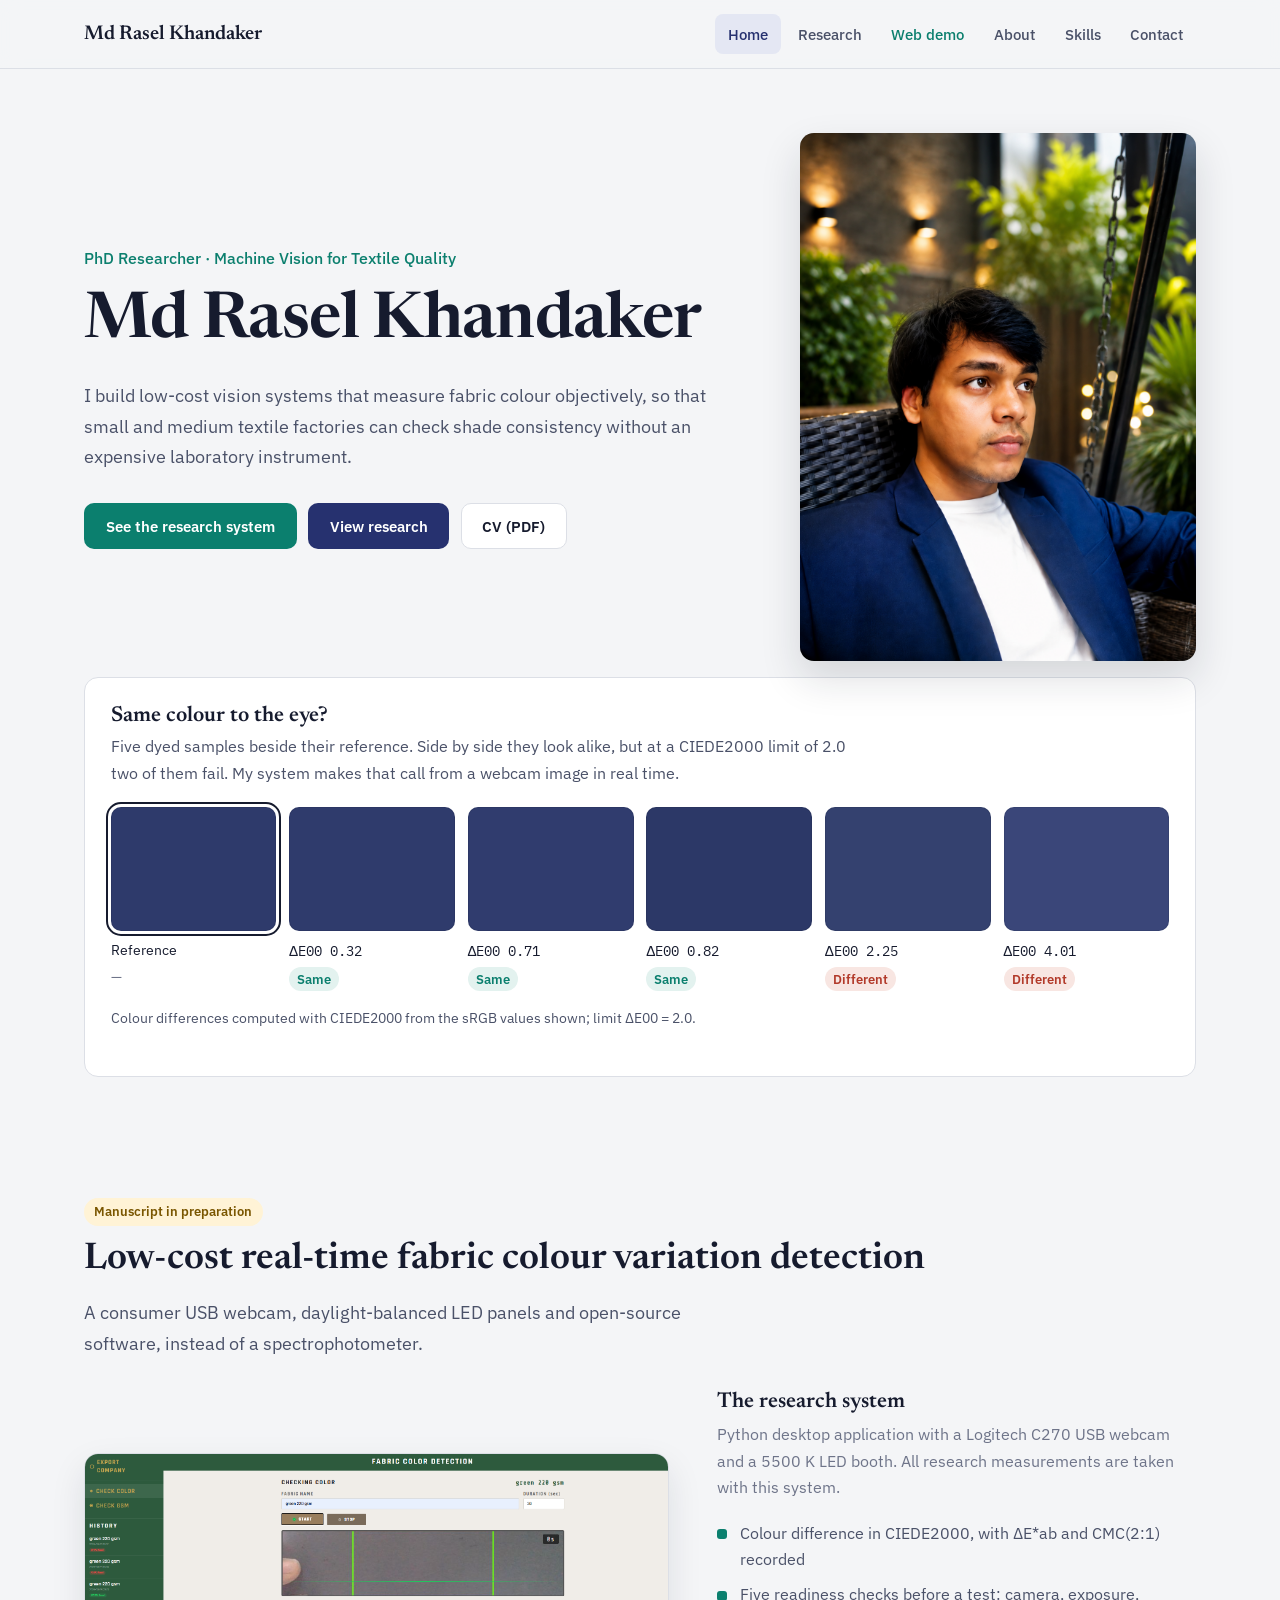
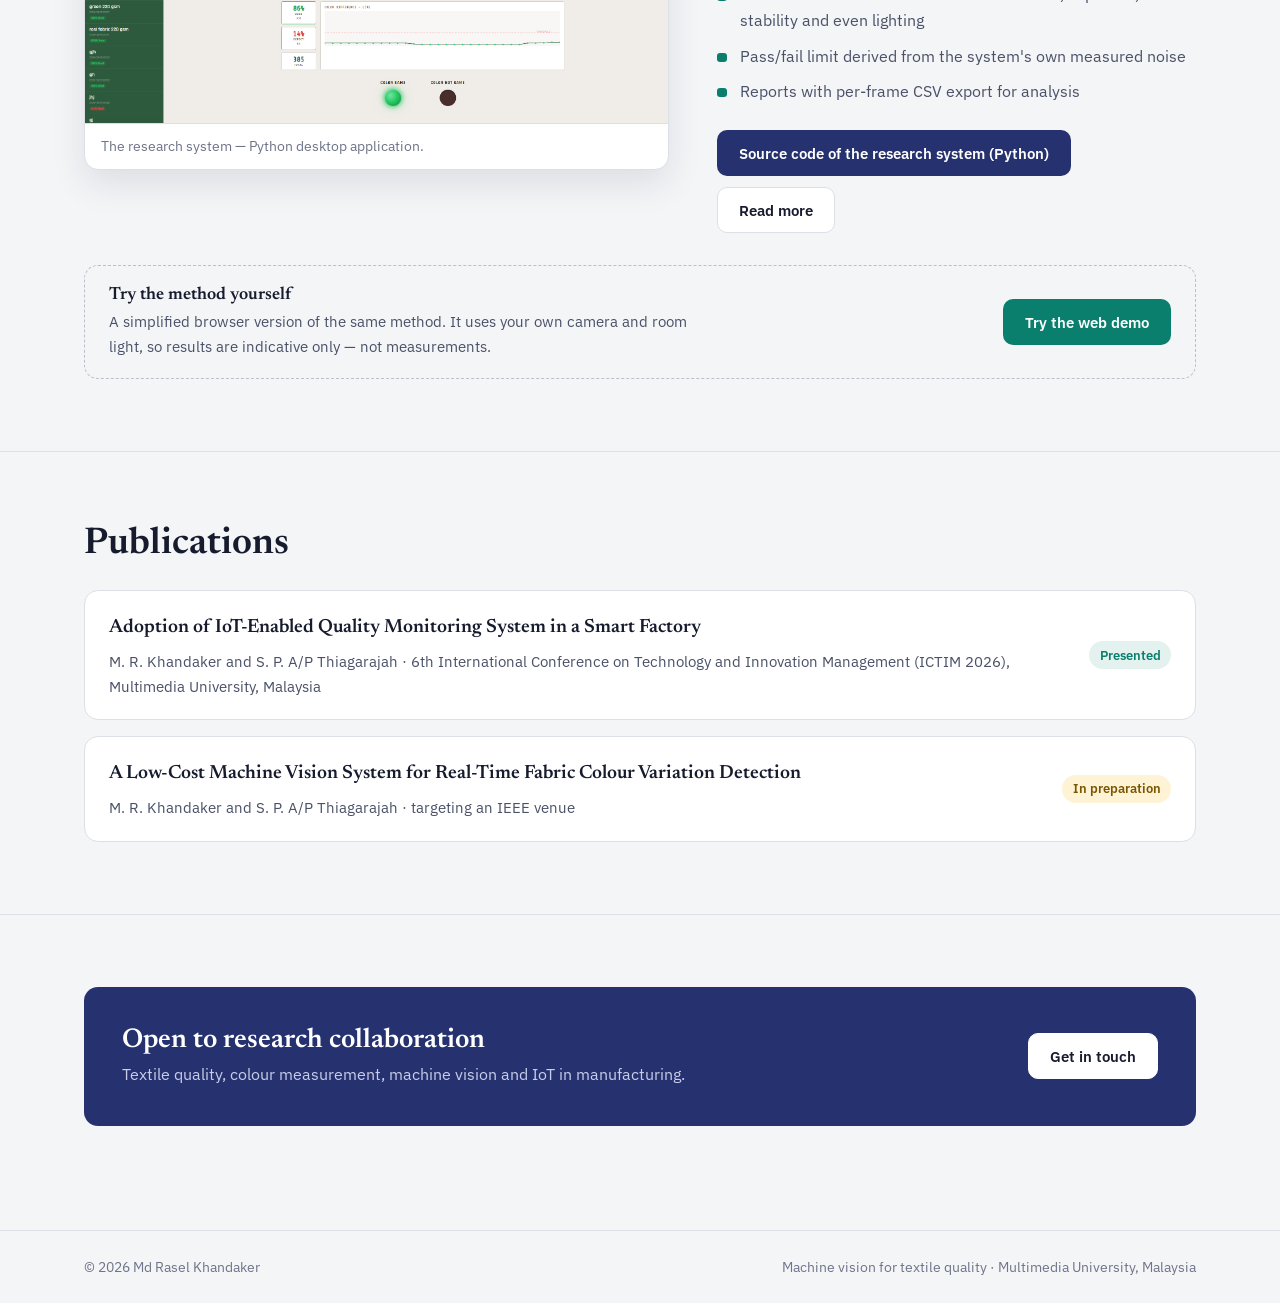
==== index.html @ 76e20171 "ok" ====
<!DOCTYPE html>
<html lang="en">
<head>
  <meta charset="UTF-8">
  <meta name="viewport" content="width=device-width, initial-scale=1.0">
  <title>Md Rasel Khandaker — Machine Vision for Textile Quality</title>
  <meta name="description" content="Md Rasel Khandaker, PhD researcher at Multimedia University, builds low-cost machine vision systems for fabric colour inspection.">
  <link rel="icon" type="image/png" href="favicon.png">
  <link rel="stylesheet" href="style.css">
</head>
<body>
<header class="nav">
  <div class="nav-inner">
    <a href="index.html" class="brand">Md Rasel Khandaker</a>
    <button class="menu-btn" aria-expanded="false" aria-controls="nav-links">Menu</button>
    <ul class="nav-links" id="nav-links"><li><a href="index.html" class="" aria-current="page">Home</a></li><li><a href="research.html" class="">Research</a></li><li><a href="demo.html" class="nav-demo">Web demo</a></li><li><a href="about.html" class="">About</a></li><li><a href="skills.html" class="">Skills</a></li><li><a href="contact.html" class="">Contact</a></li></ul>
  </div>
</header>
<main>

<section class="hero">
  <div class="wrap hero-grid">
    <div>
      <p class="hero-role">PhD Researcher · Machine Vision for Textile Quality</p>
      <h1>Md Rasel Khandaker</h1>
      <p class="lead">I build low-cost vision systems that measure fabric colour objectively, so that small and medium textile factories can check shade consistency without an expensive laboratory instrument.</p>
      <div class="btns">
        <a class="btn btn-teal" href="#system">See the research system</a>
        <a class="btn btn-primary" href="research.html">View research</a>
        <a class="btn btn-ghost" href="cvw.pdf" target="_blank" rel="noopener">CV (PDF)</a>
      </div>
    </div>
    <div class="portrait"><img src="rasel.jpg" alt="Portrait of Md Rasel Khandaker" width="780" height="1040"></div>
  </div>
  <div class="wrap">
    <div class="swatch-panel">
      <h2>Same colour to the eye?</h2>
      <p>Five dyed samples beside their reference. Side by side they look alike, but at a CIEDE2000 limit of 2.0 two of them fail. My system makes that call from a webcam image in real time.</p>
      <div class="swatches">
        <div class="swatch swatch-ref"><div class="swatch-chip" style="background:#2E3A6B" role="img" aria-label="Reference colour #2E3A6B"></div><div class="swatch-meta"><span>Reference</span><span class="muted">—</span></div></div>
        <div class="swatch"><div class="swatch-chip" style="background:#2F3B6C" role="img" aria-label="Sample 1 colour #2F3B6C"></div><div class="swatch-meta"><span class="de">ΔE00 0.32</span><span class="verdict pass">Same</span></div></div>
        <div class="swatch"><div class="swatch-chip" style="background:#303C6E" role="img" aria-label="Sample 2 colour #303C6E"></div><div class="swatch-meta"><span class="de">ΔE00 0.71</span><span class="verdict pass">Same</span></div></div>
        <div class="swatch"><div class="swatch-chip" style="background:#2C3867" role="img" aria-label="Sample 3 colour #2C3867"></div><div class="swatch-meta"><span class="de">ΔE00 0.82</span><span class="verdict pass">Same</span></div></div>
        <div class="swatch"><div class="swatch-chip" style="background:#34416F" role="img" aria-label="Sample 4 colour #34416F"></div><div class="swatch-meta"><span class="de">ΔE00 2.25</span><span class="verdict fail">Different</span></div></div>
        <div class="swatch"><div class="swatch-chip" style="background:#3A4679" role="img" aria-label="Sample 5 colour #3A4679"></div><div class="swatch-meta"><span class="de">ΔE00 4.01</span><span class="verdict fail">Different</span></div></div>
      </div>
      <p class="swatch-note">Colour differences computed with CIEDE2000 from the sRGB values shown; limit ΔE00 = 2.0.</p>
    </div>
  </div>
</section>

<section class="section" id="system">
  <div class="wrap">
    <span class="tag progress">Manuscript in preparation</span>
    <h2 style="margin-top:0.8rem">Low-cost real-time fabric colour variation detection</h2>
    <p class="lead" style="margin-bottom:2rem">A consumer USB webcam, daylight-balanced LED panels and open-source software, instead of a spectrophotometer.</p>
    <div class="feature">
      <figure class="shot video-slot">
        <img src="demo.png" alt="The research system: Python desktop application" loading="lazy">
        <figcaption>The research system — Python desktop application.</figcaption>
      </figure>
      <div>
        <h3>The research system</h3>
        <p class="muted">Python desktop application with a Logitech C270 USB webcam and a 5500 K LED booth. All research measurements are taken with this system.</p>
        <ul>
          <li>Colour difference in CIEDE2000, with ΔE*ab and CMC(2:1) recorded</li>
          <li>Five readiness checks before a test: camera, exposure, stability and even lighting</li>
          <li>Pass/fail limit derived from the system's own measured noise</li>
          <li>Reports with per-frame CSV export for analysis</li>
        </ul>
        <div class="btns">
          <a class="btn btn-primary" href="https://github.com/mdraselkhandaker20-png/fabric-color-detection-new" target="_blank" rel="noopener">Source code of the research system (Python)</a>
          <a class="btn btn-ghost" href="research.html#system">Read more</a>
        </div>
      </div>
    </div>
    <div class="try-box">
      <div>
        <h3>Try the method yourself</h3>
        <p>A simplified browser version of the same method. It uses your own camera and room light, so results are indicative only — not measurements.</p>
      </div>
      <a class="btn btn-teal" href="demo.html">Try the web demo</a>
    </div>
  </div>
</section>

<section class="section">
  <div class="wrap">
    <h2>Publications</h2>
    <ul class="pubs">
      <li class="pub">
        <span class="pub-title">Adoption of IoT-Enabled Quality Monitoring System in a Smart Factory</span>
        <span class="pub-venue">M. R. Khandaker and S. P. A/P Thiagarajah · 6th International Conference on Technology and Innovation Management (ICTIM 2026), Multimedia University, Malaysia</span>
        <span class="tag done">Presented</span>
      </li>
      <li class="pub">
        <span class="pub-title">A Low-Cost Machine Vision System for Real-Time Fabric Colour Variation Detection</span>
        <span class="pub-venue">M. R. Khandaker and S. P. A/P Thiagarajah · targeting an IEEE venue</span>
        <span class="tag progress">In preparation</span>
      </li>
    </ul>
  </div>
</section>

<section class="section">
  <div class="wrap">
    <div class="cta">
      <div>
        <h2>Open to research collaboration</h2>
        <p>Textile quality, colour measurement, machine vision and IoT in manufacturing.</p>
      </div>
      <a class="btn btn-ghost" href="contact.html">Get in touch</a>
    </div>
  </div>
</section>

</main>
<footer class="footer">
  <div class="wrap">
    <span>© <span id="year">2026</span> Md Rasel Khandaker</span>
    <span>Machine vision for textile quality · Multimedia University, Malaysia</span>
  </div>
</footer>
<script src="site.js"></script>
</body>
</html>
---- style.css ----
/* ─────────────────────────────────────────────────────────────
   researcher.mdraselkhandaker.com
   Palette follows colour-assessment practice: a neutral, light
   surround so that colours (fabric swatches, the demo) read true.
   ───────────────────────────────────────────────────────────── */
@import url('https://fonts.googleapis.com/css2?family=Newsreader:opsz,wght@6..72,500;6..72,600&family=IBM+Plex+Sans:wght@400;500;600&family=IBM+Plex+Mono:wght@500&display=swap');

:root {
  --paper:   #F4F5F7;   /* neutral light surround */
  --surface: #FFFFFF;
  --ink:     #161B2E;   /* body text */
  --ink-2:   #4A5168;   /* secondary text */
  --ink-3:   #6E7489;   /* captions */
  --line:    #DCDFE6;
  --indigo:  #26316F;   /* primary: indigo dye */
  --indigo-2:#34409A;
  --teal:    #0B7F6E;   /* pass / accent */
  --teal-bg: #E3F2EF;
  --madder:  #B23A2A;   /* fail */
  --madder-bg:#F8E6E2;
  --radius:  14px;
  --serif: 'Newsreader', Georgia, 'Times New Roman', serif;
  --sans:  'IBM Plex Sans', system-ui, -apple-system, 'Segoe UI', sans-serif;
  --mono:  'IBM Plex Mono', ui-monospace, Consolas, monospace;
}

* { margin: 0; padding: 0; box-sizing: border-box; }
html { scroll-behavior: smooth; }
body {
  font-family: var(--sans);
  font-size: 1rem;
  line-height: 1.65;
  color: var(--ink);
  background: var(--paper);
  -webkit-font-smoothing: antialiased;
}
img { max-width: 100%; display: block; }
a { color: var(--indigo); }
a:hover { color: var(--indigo-2); }
:focus-visible { outline: 3px solid var(--teal); outline-offset: 3px; border-radius: 4px; }

/* ─── Navigation ─── */
.nav {
  position: sticky; top: 0; z-index: 50;
  background: rgba(244, 245, 247, 0.92);
  backdrop-filter: blur(10px);
  border-bottom: 1px solid var(--line);
}
.nav-inner {
  max-width: 1160px; margin: 0 auto;
  display: flex; align-items: center; justify-content: space-between;
  padding: 0.9rem 1.5rem;
}
.brand {
  font-family: var(--serif); font-weight: 600; font-size: 1.25rem;
  color: var(--ink); text-decoration: none;
}
.brand:hover { color: var(--indigo); }
.nav-links { display: flex; gap: 0.25rem; list-style: none; }
.nav-links a {
  display: block; padding: 0.45rem 0.8rem; border-radius: 8px;
  color: var(--ink-2); text-decoration: none; font-size: 0.95rem; font-weight: 500;
}
.nav-links a:hover { color: var(--ink); background: #E8EAEF; }
.nav-links a[aria-current="page"] { color: var(--indigo); background: #E4E7F3; }
.nav-links a.nav-demo { color: var(--teal); }
.menu-btn {
  display: none; background: none; border: 1px solid var(--line); border-radius: 8px;
  padding: 0.4rem 0.7rem; font: 500 0.9rem var(--sans); color: var(--ink); cursor: pointer;
}

/* ─── Layout ─── */
.wrap { max-width: 1160px; margin: 0 auto; padding: 0 1.5rem; }
.section { padding: 4.5rem 0; }
.section + .section { border-top: 1px solid var(--line); }
h1, h2, h3 { font-family: var(--serif); font-weight: 600; line-height: 1.15; color: var(--ink); }
h1 { font-size: clamp(2.5rem, 5.5vw, 4rem); letter-spacing: -0.01em; }
h2 { font-size: clamp(1.7rem, 3vw, 2.3rem); margin-bottom: 1rem; }
h3 { font-size: 1.3rem; margin-bottom: 0.5rem; }
.lead { font-size: 1.15rem; color: var(--ink-2); max-width: 36em; }
.muted { color: var(--ink-3); }
.prose p { max-width: 42em; margin-bottom: 1.1rem; color: var(--ink-2); }
.page-head { padding: 3.5rem 0 1rem; }
.page-head .lead { margin-top: 0.8rem; }

/* ─── Buttons ─── */
.btns { display: flex; flex-wrap: wrap; gap: 0.7rem; }
.btn {
  display: inline-flex; align-items: center; gap: 0.5rem;
  padding: 0.75rem 1.3rem; border-radius: 10px;
  font: 600 0.95rem var(--sans); text-decoration: none; cursor: pointer;
  border: 1px solid transparent; transition: background 0.15s, border-color 0.15s, color 0.15s;
}
.btn-primary { background: var(--indigo); color: #fff; }
.btn-primary:hover { background: var(--indigo-2); color: #fff; }
.btn-teal { background: var(--teal); color: #fff; }
.btn-teal:hover { background: #09705F; color: #fff; }
.btn-ghost { background: var(--surface); color: var(--ink); border-color: var(--line); }
.btn-ghost:hover { border-color: var(--indigo); color: var(--indigo); }
.btn:disabled { opacity: 0.45; cursor: not-allowed; }

/* ─── Hero ─── */
.hero { padding: 4rem 0 3rem; }
.hero-grid { display: grid; grid-template-columns: 1.25fr 0.75fr; gap: 3.5rem; align-items: center; }
.hero-role { font-weight: 500; color: var(--teal); margin-bottom: 0.9rem; }
.hero h1 { margin-bottom: 1.3rem; }
.hero .lead { margin-bottom: 2rem; }
.portrait {
  border-radius: var(--radius); overflow: hidden; aspect-ratio: 3 / 4;
  background: #D9DCE3; box-shadow: 0 18px 40px rgba(22, 27, 46, 0.14);
}
.portrait img { width: 100%; height: 100%; object-fit: cover; }

/* ─── Signature: swatch strip ─── */
.swatch-panel {
  background: var(--surface); border: 1px solid var(--line); border-radius: var(--radius);
  padding: 1.6rem; margin-top: 1rem;
}
.swatch-panel h2 { font-size: 1.35rem; margin-bottom: 0.3rem; }
.swatch-panel > p { color: var(--ink-2); margin-bottom: 1.3rem; max-width: 46em; }
.swatches { display: grid; grid-template-columns: repeat(6, minmax(0, 1fr)); gap: 0.8rem; }
.swatch { display: flex; flex-direction: column; gap: 0.45rem; }
.swatch-chip { aspect-ratio: 4 / 3; border-radius: 10px; border: 1px solid rgba(0, 0, 0, 0.08); }
.swatch-ref .swatch-chip { outline: 2px solid var(--ink); outline-offset: 3px; }
.swatch-meta { display: flex; flex-direction: column; align-items: flex-start; gap: 0.3rem; font-size: 0.85rem; }
.swatch-meta .de { font-family: var(--mono); font-size: 0.9rem; color: var(--ink); }
.verdict { font-size: 0.8rem; font-weight: 600; padding: 0.1rem 0.5rem; border-radius: 999px; }
.verdict.pass { color: var(--teal); background: var(--teal-bg); }
.verdict.fail { color: var(--madder); background: var(--madder-bg); }
.swatch-note { margin-top: 1rem; font-size: 0.85rem; color: var(--ink-3); }

/* ─── Feature (project) block ─── */
.feature { display: grid; grid-template-columns: 1.1fr 0.9fr; gap: 3rem; align-items: center; }
.shot {
  border-radius: var(--radius); overflow: hidden; border: 1px solid var(--line);
  background: var(--surface); box-shadow: 0 14px 34px rgba(22, 27, 46, 0.10);
}
.shot figcaption { font-size: 0.85rem; color: var(--ink-3); padding: 0.7rem 1rem; border-top: 1px solid var(--line); }
.feature ul { list-style: none; margin: 1.2rem 0 1.6rem; display: grid; gap: 0.55rem; }
.feature li { padding-left: 1.4rem; position: relative; color: var(--ink-2); }
.feature li::before {
  content: ''; position: absolute; left: 0; top: 0.62em; width: 0.6rem; height: 0.6rem;
  border-radius: 3px; background: var(--teal);
}

/* ─── Status tags ─── */
.tag {
  display: inline-block; font-size: 0.82rem; font-weight: 600; padding: 0.2rem 0.65rem;
  border-radius: 999px; background: #E4E7F3; color: var(--indigo);
}
.tag.done { background: var(--teal-bg); color: var(--teal); }
.tag.progress { background: #FFF3D6; color: #7A5600; }

/* ─── Publications list ─── */
.pubs { list-style: none; display: grid; gap: 1rem; margin-top: 1.5rem; }
.pub {
  background: var(--surface); border: 1px solid var(--line); border-radius: var(--radius);
  padding: 1.3rem 1.5rem; display: grid; grid-template-columns: 1fr auto; gap: 0.3rem 1.5rem; align-items: start;
}
.pub-title { font-family: var(--serif); font-size: 1.2rem; font-weight: 600; color: var(--ink); }
.pub-venue { color: var(--ink-2); font-size: 0.95rem; }
.pub .tag { grid-row: 1 / span 2; grid-column: 2; align-self: center; }

/* ─── Cards (research page, skills) ─── */
.card {
  background: var(--surface); border: 1px solid var(--line); border-radius: var(--radius);
  padding: 1.8rem;
}
.card + .card { margin-top: 1.5rem; }
.card-head { display: flex; justify-content: space-between; align-items: flex-start; gap: 1rem; flex-wrap: wrap; margin-bottom: 0.8rem; }
.facts { display: grid; grid-template-columns: max-content 1fr; gap: 0.35rem 1.2rem; margin: 0.6rem 0 1.2rem; font-size: 0.95rem; }
.facts dt { color: var(--ink-3); }
.facts dd { color: var(--ink); }
.two-col { display: grid; grid-template-columns: 1fr 1fr; gap: 1.5rem; }
.edu { display: grid; grid-template-columns: repeat(auto-fit, minmax(260px, 1fr)); gap: 1.5rem; margin-top: 1.5rem; }
.edu .card { margin: 0; }
.edu .card p { color: var(--ink-2); }

.skills { display: grid; grid-template-columns: repeat(auto-fit, minmax(240px, 1fr)); gap: 1.5rem; margin-top: 1.5rem; }
.skills .card { margin: 0; }
.skills h3 { font-size: 1.15rem; margin-bottom: 0.9rem; }
.chips { display: flex; flex-wrap: wrap; gap: 0.5rem; list-style: none; }
.chips li { font-size: 0.9rem; padding: 0.3rem 0.7rem; border-radius: 8px; background: var(--paper); border: 1px solid var(--line); color: var(--ink-2); }

/* ─── About ─── */
.about-grid { display: grid; grid-template-columns: 0.7fr 1.3fr; gap: 3rem; align-items: start; }
.about-side { position: sticky; top: 90px; }
.about-side .portrait { aspect-ratio: 1 / 1; margin-bottom: 1.3rem; }
.about-side .facts { grid-template-columns: 1fr; gap: 0.1rem; }
.about-side .facts dd { margin-bottom: 0.7rem; }

/* ─── Contact ─── */
.contact-grid { display: grid; grid-template-columns: 0.9fr 1.1fr; gap: 3rem; align-items: start; }
.links { list-style: none; display: grid; gap: 0.6rem; margin-top: 1.4rem; }
.links a {
  display: flex; justify-content: space-between; align-items: center; gap: 1rem;
  background: var(--surface); border: 1px solid var(--line); border-radius: 10px;
  padding: 0.85rem 1.1rem; text-decoration: none; color: var(--ink);
}
.links a:hover { border-color: var(--indigo); }
.links span { color: var(--ink-3); font-size: 0.9rem; }
.form { display: grid; gap: 0.9rem; }
.form label { font-size: 0.9rem; font-weight: 500; color: var(--ink-2); display: grid; gap: 0.35rem; }
.form input, .form textarea {
  font: 400 1rem var(--sans); color: var(--ink); background: var(--surface);
  border: 1px solid var(--line); border-radius: 10px; padding: 0.75rem 0.9rem; resize: vertical;
}
.form input:focus, .form textarea:focus { outline: none; border-color: var(--indigo); box-shadow: 0 0 0 3px #E4E7F3; }

.cta { background: var(--indigo); color: #fff; border-radius: var(--radius); padding: 2.4rem; display: flex; justify-content: space-between; align-items: center; gap: 1.5rem; flex-wrap: wrap; }
.cta h2 { color: #fff; margin: 0 0 0.3rem; font-size: 1.7rem; }
.cta p { color: #C9CEE8; }
.cta .btn-ghost { background: #fff; border-color: #fff; }

/* ─── Footer ─── */
.footer { border-top: 1px solid var(--line); margin-top: 2rem; }
.footer .wrap { display: flex; justify-content: space-between; flex-wrap: wrap; gap: 0.5rem; padding-top: 1.5rem; padding-bottom: 1.5rem; font-size: 0.9rem; color: var(--ink-3); }

/* ─── Responsive ─── */
@media (max-width: 900px) {
  .hero-grid, .feature, .about-grid, .contact-grid, .two-col { grid-template-columns: 1fr; }
  .hero-grid .portrait { max-width: 360px; }
  .about-side { position: static; }
  .about-side .portrait { max-width: 280px; }
  .swatches { grid-template-columns: repeat(3, minmax(0, 1fr)); }
  .section { padding: 3.2rem 0; }
}
@media (max-width: 760px) {
  .menu-btn { display: block; }
  .nav-links {
    display: none; position: absolute; top: 100%; left: 0; right: 0; flex-direction: column;
    background: var(--paper); border-bottom: 1px solid var(--line); padding: 0.5rem 1rem 1rem;
  }
  .nav-links.open { display: flex; }
  .pub { grid-template-columns: 1fr; }
  .pub .tag { grid-row: auto; grid-column: auto; justify-self: start; }
}
@media (prefers-reduced-motion: reduce) { html { scroll-behavior: auto; } }

/* ─── Live demo ─── */
.steps { list-style: none; counter-reset: s; display: grid; grid-template-columns: repeat(3, 1fr); gap: 0.8rem; margin-bottom: 1.5rem; }
.steps li { counter-increment: s; background: var(--surface); border: 1px solid var(--line); border-radius: 12px; padding: 0.9rem 1rem 0.9rem 3rem; position: relative; color: var(--ink-2); font-size: 0.95rem; }
.steps li::before { content: counter(s); position: absolute; left: 1rem; top: 0.9rem; width: 1.5rem; height: 1.5rem; border-radius: 50%; background: var(--indigo); color: #fff; font-weight: 600; font-size: 0.85rem; display: grid; place-items: center; }
.demo-grid { display: grid; grid-template-columns: 1.35fr 0.65fr; gap: 1.5rem; align-items: start; }
.stage { position: relative; background: #1B1F2B; border-radius: var(--radius); overflow: hidden; aspect-ratio: 4 / 3; }
.stage video { display: none; }
.stage canvas { width: 100%; height: 100%; object-fit: contain; display: none; }
.stage.live canvas { display: block; }
.stage-empty { position: absolute; inset: 0; display: grid; place-items: center; color: #8C93A8; font-size: 1rem; }
.stage.live .stage-empty { display: none; }
.timer { position: absolute; top: 12px; right: 12px; font: 500 1.1rem var(--mono); color: #fff; background: rgba(0,0,0,0.55); padding: 0.2rem 0.6rem; border-radius: 8px; }
.timer:empty { display: none; }
.panel { background: var(--surface); border: 1px solid var(--line); border-radius: var(--radius); padding: 1.3rem; display: grid; gap: 1rem; }
.panel h3 { font-size: 1.1rem; margin: 0; }
.panel-row { display: flex; justify-content: space-between; align-items: center; gap: 0.5rem; }
.demo-fields { display: grid; grid-template-columns: 1fr 1fr; gap: 0.7rem; }
.demo-fields label { display: grid; gap: 0.3rem; font-size: 0.85rem; color: var(--ink-2); font-weight: 500; }
.demo-fields select, .demo-fields input[type=number] { font: 400 0.95rem var(--sans); padding: 0.5rem 0.6rem; border: 1px solid var(--line); border-radius: 8px; background: var(--surface); color: var(--ink); }
.demo-fields .check { grid-column: 1 / -1; display: flex; align-items: center; gap: 0.5rem; }
.demo-msg { font-size: 0.9rem; color: var(--ink-2); min-height: 1.4em; }
.demo-msg.err { color: var(--madder); }
.badge { font-size: 0.8rem; font-weight: 600; padding: 0.2rem 0.6rem; border-radius: 999px; background: #E8EAEF; color: var(--ink-2); }
.badge.ok { background: var(--teal-bg); color: var(--teal); }
.badge.warn { background: #FFF3D6; color: #7A5600; }
.badge.bad { background: var(--madder-bg); color: var(--madder); }
.checks { list-style: none; display: grid; gap: 0.35rem; }
.checks li { display: grid; grid-template-columns: auto 1fr auto; align-items: center; gap: 0.6rem; font-size: 0.9rem; padding: 0.4rem 0.6rem; border-radius: 8px; background: var(--paper); }
.checks .dot { width: 10px; height: 10px; border-radius: 50%; }
.checks .ok .dot { background: var(--teal); }
.checks .bad .dot { background: var(--madder); }
.checks .val { font-family: var(--mono); font-size: 0.8rem; color: var(--ink-3); }
.readout { display: grid; gap: 0.6rem; border-top: 1px solid var(--line); padding-top: 1rem; }
.readout > div { display: flex; align-items: center; gap: 0.7rem; font-size: 0.9rem; }
.readout strong { display: block; font-weight: 600; }
.readout span { color: var(--ink-3); font-family: var(--mono); font-size: 0.82rem; }
.chip { width: 38px; height: 38px; border-radius: 8px; border: 1px solid var(--line); flex-shrink: 0; background-image: repeating-linear-gradient(45deg, transparent 0 6px, #EEF0F4 6px 12px); }
.de-now { justify-content: space-between; background: var(--paper); border-radius: 8px; padding: 0.6rem 0.8rem; }
.de-now span { font-size: 1.3rem !important; color: var(--ink) !important; }
.graph-card { margin-top: 1.5rem; }
.graph-card h3 { font-size: 1.1rem; }
#graph { width: 100%; height: 220px; display: block; background: var(--paper); border-radius: 10px; }
.result { margin-top: 1.5rem; }
.res-verdict { font-weight: 600; padding: 0.25rem 0.8rem; border-radius: 999px; }
.res-verdict.pass { background: var(--teal-bg); color: var(--teal); }
.res-verdict.fail { background: var(--madder-bg); color: var(--madder); }
.res-grid { display: grid; grid-template-columns: repeat(4, 1fr); gap: 1rem; margin: 1rem 0; }
.res-grid dt { font-size: 0.85rem; color: var(--ink-3); }
.res-grid dd { font: 500 1.5rem var(--mono); color: var(--ink); }
.note { margin-top: 2.5rem; }
.note h2 { font-size: 1.4rem; }
@media (max-width: 900px) {
  .demo-grid, .steps { grid-template-columns: 1fr; }
  .res-grid { grid-template-columns: repeat(2, 1fr); }
}

/* ─── Research system video + "try it" box ─── */
.feature h3 { font-size: 1.35rem; margin-bottom: 0.4rem; }
.video-frame { position: relative; aspect-ratio: 16 / 9; background: #1B1F2B; }
.video-frame iframe { position: absolute; inset: 0; width: 100%; height: 100%; border: 0; }
.try-box {
  margin-top: 2rem; display: flex; justify-content: space-between; align-items: center; gap: 1.5rem; flex-wrap: wrap;
  background: var(--paper); border: 1px dashed #B9BFCC; border-radius: var(--radius); padding: 1.2rem 1.5rem;
}
.card .try-box { background: var(--paper); }
.try-box h3 { font-size: 1.1rem; margin-bottom: 0.2rem; }
.try-box p { color: var(--ink-2); font-size: 0.95rem; max-width: 40em; }
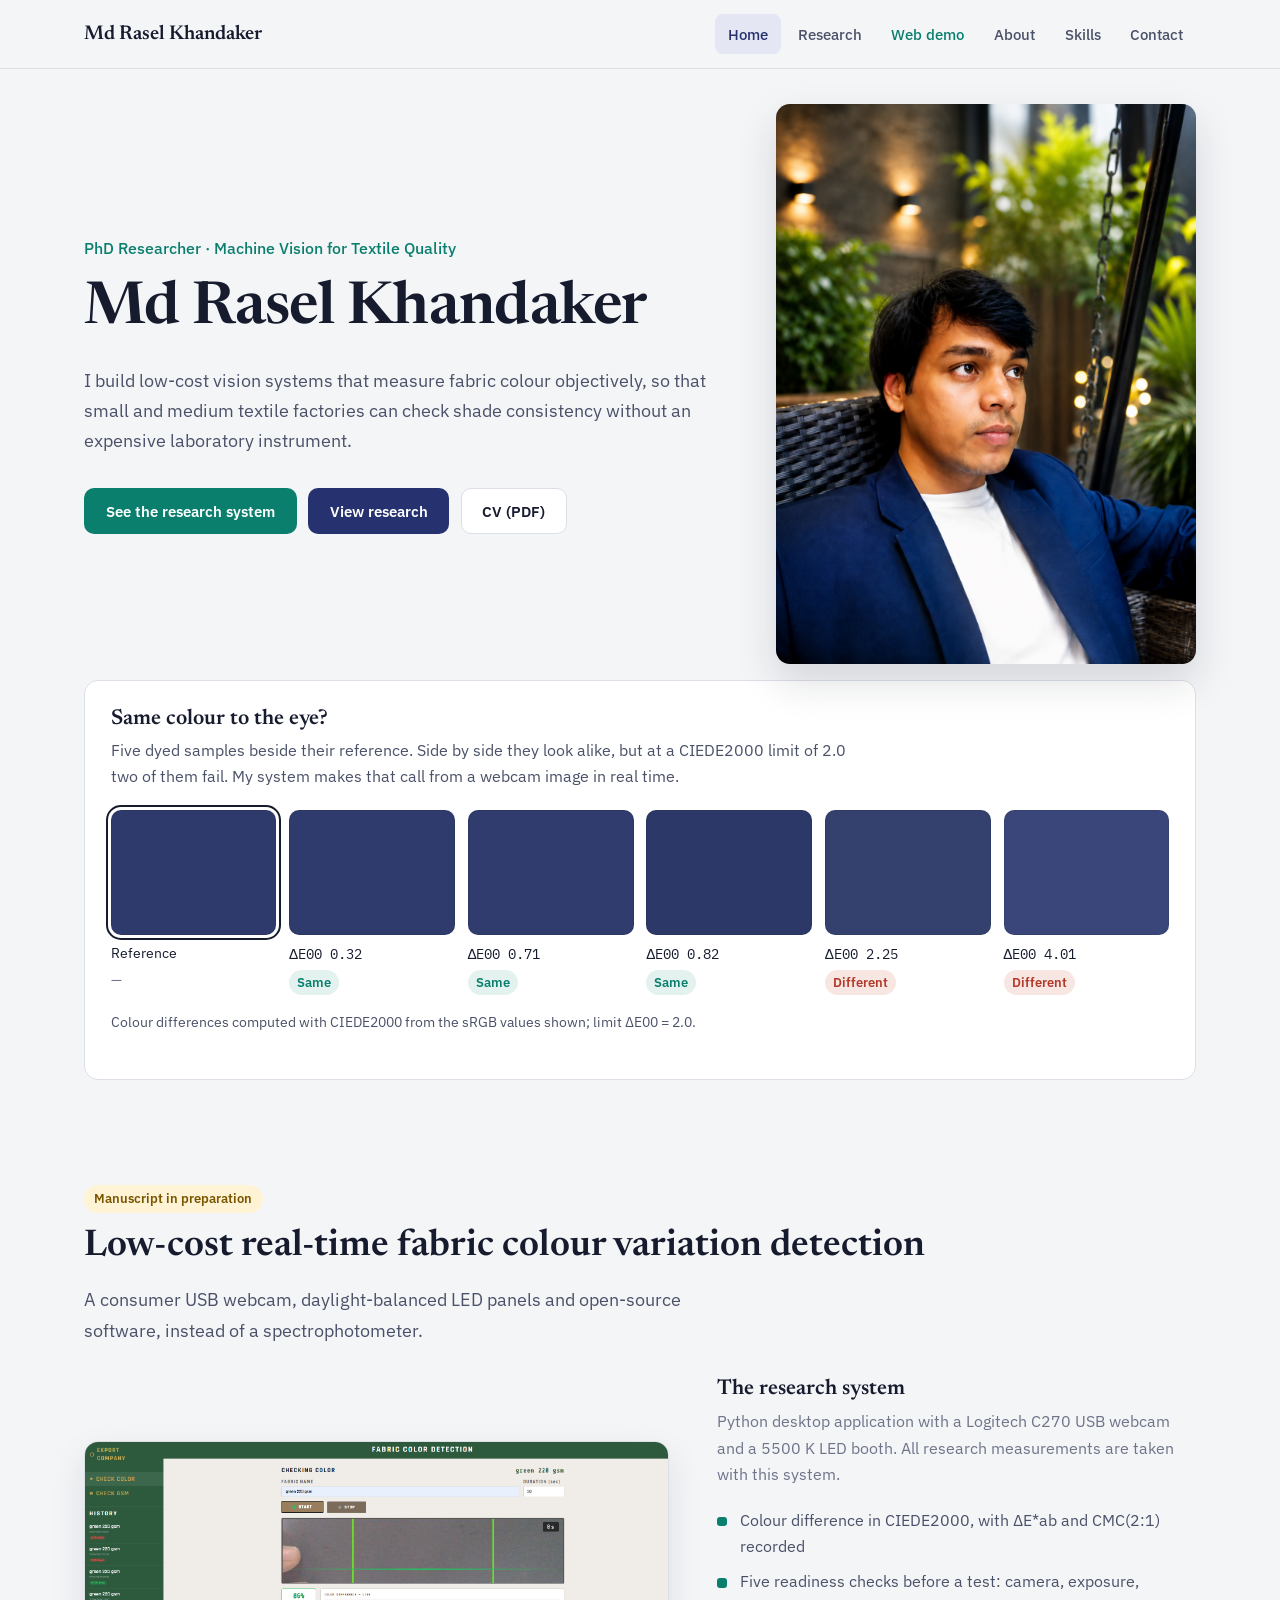
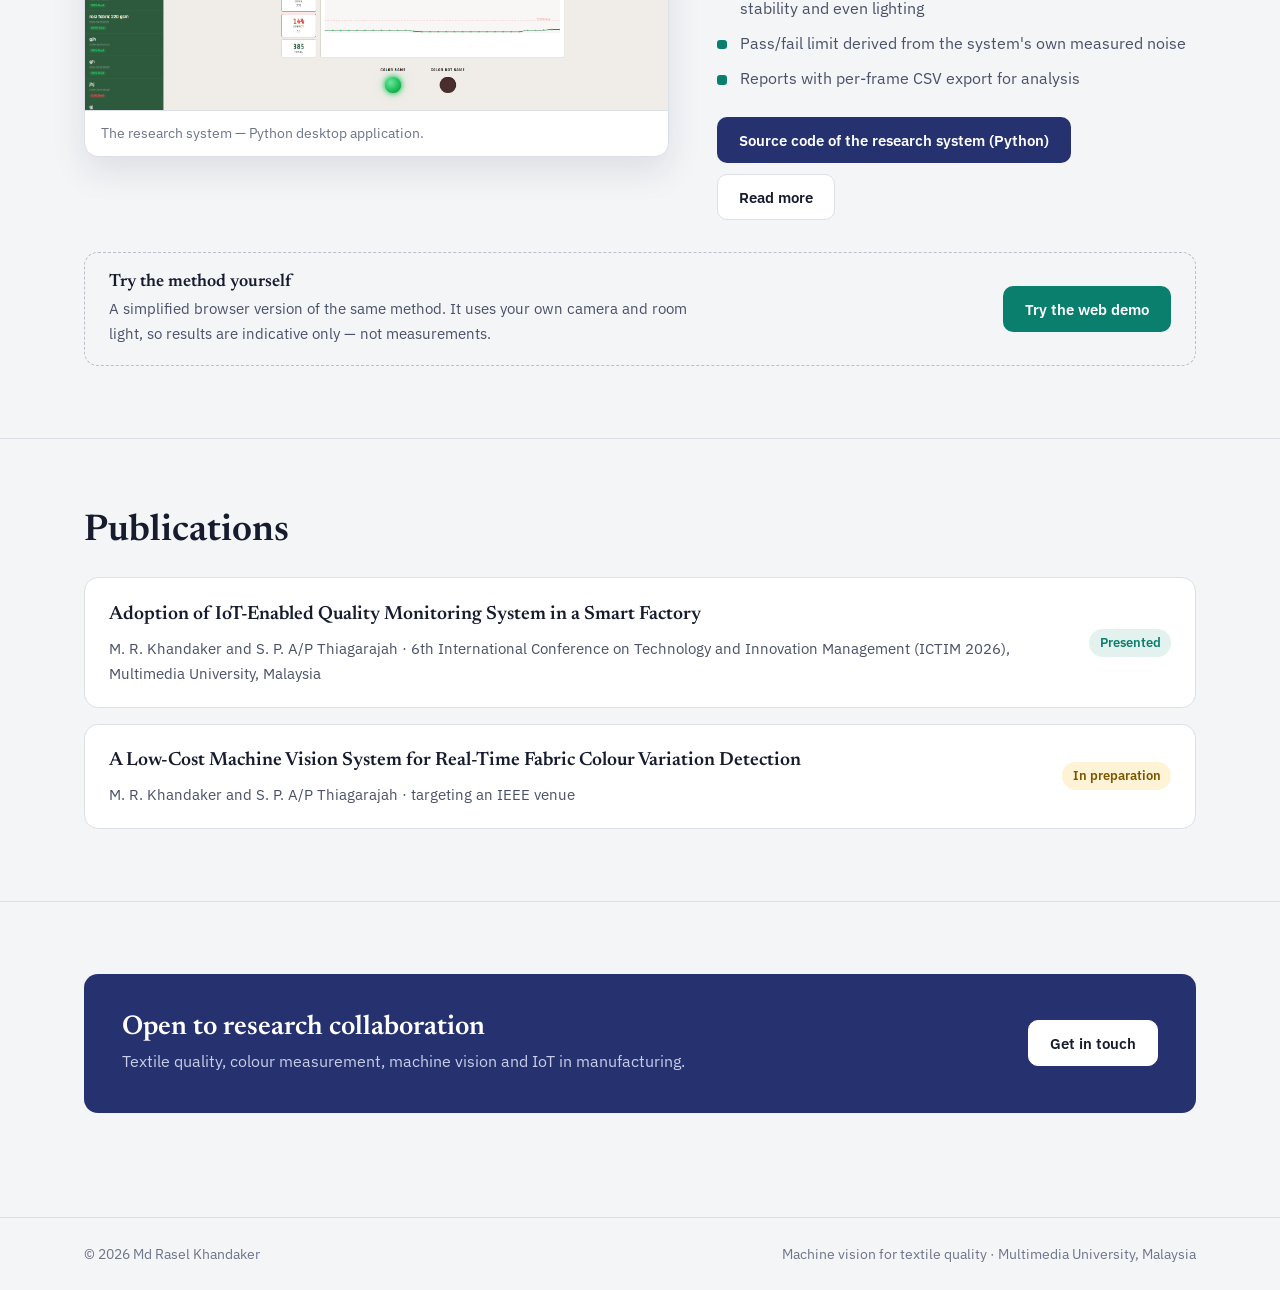
==== commit 81aa0808: "ok" ====
--- a/index.html
+++ b/index.html
@@ -6,7 +6,7 @@
   <title>Md Rasel Khandaker — Machine Vision for Textile Quality</title>
   <meta name="description" content="Md Rasel Khandaker, PhD researcher at Multimedia University, builds low-cost machine vision systems for fabric colour inspection.">
   <link rel="icon" type="image/png" href="favicon.png">
-  <link rel="stylesheet" href="style.css">
+  <link rel="stylesheet" href="style.css?v=3">
 </head>
 <body>
 <header class="nav">
@@ -121,6 +121,6 @@
     <span>Machine vision for textile quality · Multimedia University, Malaysia</span>
   </div>
 </footer>
-<script src="site.js"></script>
+<script src="site.js?v=3"></script>
 </body>
 </html>
--- a/style.css
+++ b/style.css
@@ -303,4 +303,12 @@
 }
 .card .try-box { background: var(--paper); }
 .try-box h3 { font-size: 1.1rem; margin-bottom: 0.2rem; }
-.try-box p { color: var(--ink-2); font-size: 0.95rem; max-width: 40em; }+.try-box p { color: var(--ink-2); font-size: 0.95rem; max-width: 40em; }
+
+/* ─── Hero fits in the first screen (desktop) ─── */
+@media (min-width: 901px) {
+  .hero { padding: 2.2rem 0 2rem; }
+  .hero-grid { grid-template-columns: 1fr auto; gap: 4rem; }
+  .hero-grid .portrait { height: min(64vh, 560px); width: auto; aspect-ratio: 3 / 4; }
+  .hero h1 { font-size: clamp(2.5rem, 4.6vw, 3.8rem); }
+}
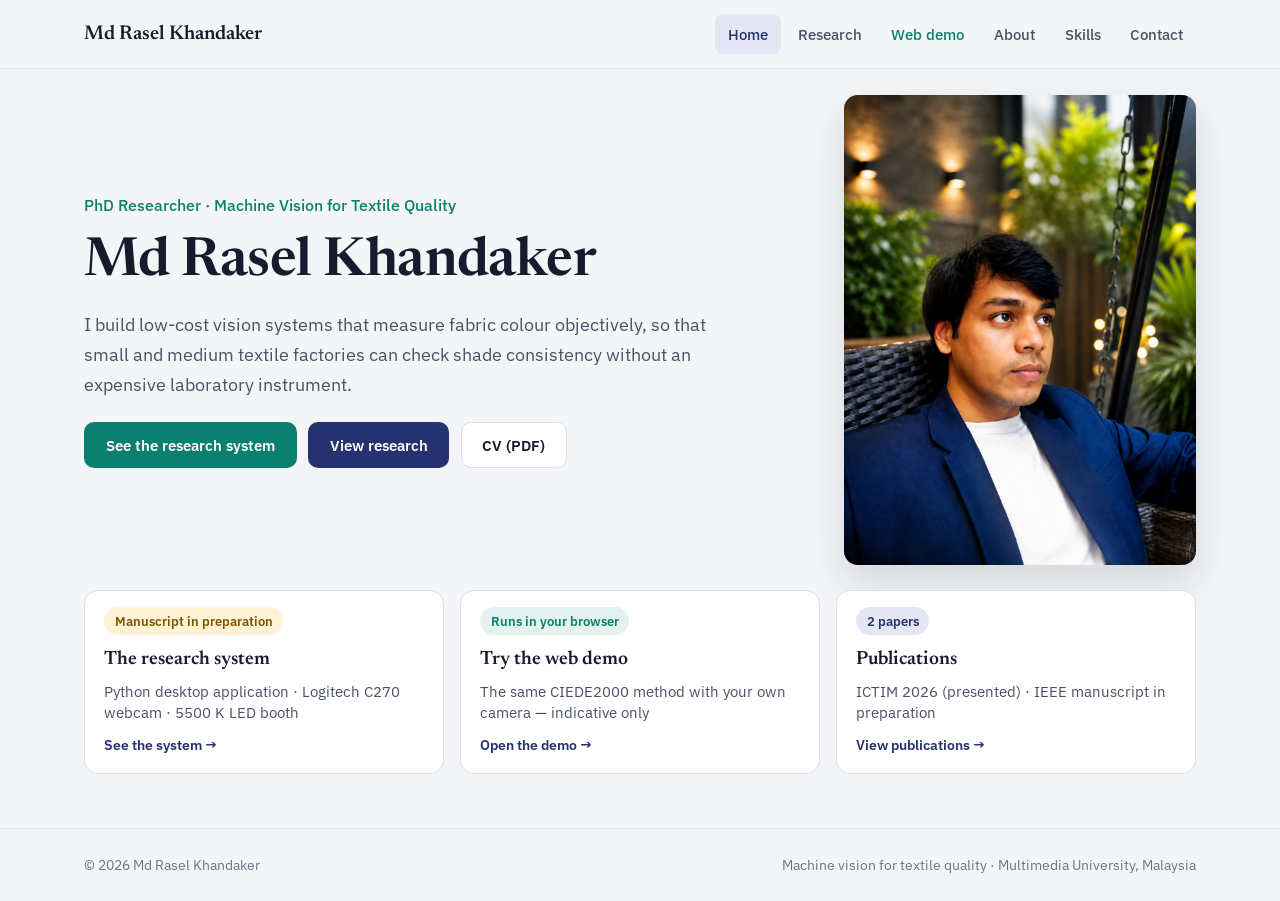
==== commit 91441d8d: "ok" ====
--- a/index.html
+++ b/index.html
@@ -6,7 +6,7 @@
   <title>Md Rasel Khandaker — Machine Vision for Textile Quality</title>
   <meta name="description" content="Md Rasel Khandaker, PhD researcher at Multimedia University, builds low-cost machine vision systems for fabric colour inspection.">
   <link rel="icon" type="image/png" href="favicon.png">
-  <link rel="stylesheet" href="style.css?v=3">
+  <link rel="stylesheet" href="style.css?v=4">
 </head>
 <body>
 <header class="nav">
@@ -18,99 +18,39 @@
 </header>
 <main>
 
-<section class="hero">
+<section class="hero hero-compact">
   <div class="wrap hero-grid">
     <div>
       <p class="hero-role">PhD Researcher · Machine Vision for Textile Quality</p>
       <h1>Md Rasel Khandaker</h1>
       <p class="lead">I build low-cost vision systems that measure fabric colour objectively, so that small and medium textile factories can check shade consistency without an expensive laboratory instrument.</p>
       <div class="btns">
-        <a class="btn btn-teal" href="#system">See the research system</a>
+        <a class="btn btn-teal" href="research.html#system">See the research system</a>
         <a class="btn btn-primary" href="research.html">View research</a>
         <a class="btn btn-ghost" href="cvw.pdf" target="_blank" rel="noopener">CV (PDF)</a>
       </div>
     </div>
     <div class="portrait"><img src="rasel.jpg" alt="Portrait of Md Rasel Khandaker" width="780" height="1040"></div>
   </div>
-  <div class="wrap">
-    <div class="swatch-panel">
-      <h2>Same colour to the eye?</h2>
-      <p>Five dyed samples beside their reference. Side by side they look alike, but at a CIEDE2000 limit of 2.0 two of them fail. My system makes that call from a webcam image in real time.</p>
-      <div class="swatches">
-        <div class="swatch swatch-ref"><div class="swatch-chip" style="background:#2E3A6B" role="img" aria-label="Reference colour #2E3A6B"></div><div class="swatch-meta"><span>Reference</span><span class="muted">—</span></div></div>
-        <div class="swatch"><div class="swatch-chip" style="background:#2F3B6C" role="img" aria-label="Sample 1 colour #2F3B6C"></div><div class="swatch-meta"><span class="de">ΔE00 0.32</span><span class="verdict pass">Same</span></div></div>
-        <div class="swatch"><div class="swatch-chip" style="background:#303C6E" role="img" aria-label="Sample 2 colour #303C6E"></div><div class="swatch-meta"><span class="de">ΔE00 0.71</span><span class="verdict pass">Same</span></div></div>
-        <div class="swatch"><div class="swatch-chip" style="background:#2C3867" role="img" aria-label="Sample 3 colour #2C3867"></div><div class="swatch-meta"><span class="de">ΔE00 0.82</span><span class="verdict pass">Same</span></div></div>
-        <div class="swatch"><div class="swatch-chip" style="background:#34416F" role="img" aria-label="Sample 4 colour #34416F"></div><div class="swatch-meta"><span class="de">ΔE00 2.25</span><span class="verdict fail">Different</span></div></div>
-        <div class="swatch"><div class="swatch-chip" style="background:#3A4679" role="img" aria-label="Sample 5 colour #3A4679"></div><div class="swatch-meta"><span class="de">ΔE00 4.01</span><span class="verdict fail">Different</span></div></div>
-      </div>
-      <p class="swatch-note">Colour differences computed with CIEDE2000 from the sRGB values shown; limit ΔE00 = 2.0.</p>
-    </div>
-  </div>
-</section>
-
-<section class="section" id="system">
-  <div class="wrap">
-    <span class="tag progress">Manuscript in preparation</span>
-    <h2 style="margin-top:0.8rem">Low-cost real-time fabric colour variation detection</h2>
-    <p class="lead" style="margin-bottom:2rem">A consumer USB webcam, daylight-balanced LED panels and open-source software, instead of a spectrophotometer.</p>
-    <div class="feature">
-      <figure class="shot video-slot">
-        <img src="demo.png" alt="The research system: Python desktop application" loading="lazy">
-        <figcaption>The research system — Python desktop application.</figcaption>
-      </figure>
-      <div>
-        <h3>The research system</h3>
-        <p class="muted">Python desktop application with a Logitech C270 USB webcam and a 5500 K LED booth. All research measurements are taken with this system.</p>
-        <ul>
-          <li>Colour difference in CIEDE2000, with ΔE*ab and CMC(2:1) recorded</li>
-          <li>Five readiness checks before a test: camera, exposure, stability and even lighting</li>
-          <li>Pass/fail limit derived from the system's own measured noise</li>
-          <li>Reports with per-frame CSV export for analysis</li>
-        </ul>
-        <div class="btns">
-          <a class="btn btn-primary" href="https://github.com/mdraselkhandaker20-png/fabric-color-detection-new" target="_blank" rel="noopener">Source code of the research system (Python)</a>
-          <a class="btn btn-ghost" href="research.html#system">Read more</a>
-        </div>
-      </div>
-    </div>
-    <div class="try-box">
-      <div>
-        <h3>Try the method yourself</h3>
-        <p>A simplified browser version of the same method. It uses your own camera and room light, so results are indicative only — not measurements.</p>
-      </div>
-      <a class="btn btn-teal" href="demo.html">Try the web demo</a>
-    </div>
-  </div>
-</section>
-
-<section class="section">
-  <div class="wrap">
-    <h2>Publications</h2>
-    <ul class="pubs">
-      <li class="pub">
-        <span class="pub-title">Adoption of IoT-Enabled Quality Monitoring System in a Smart Factory</span>
-        <span class="pub-venue">M. R. Khandaker and S. P. A/P Thiagarajah · 6th International Conference on Technology and Innovation Management (ICTIM 2026), Multimedia University, Malaysia</span>
-        <span class="tag done">Presented</span>
-      </li>
-      <li class="pub">
-        <span class="pub-title">A Low-Cost Machine Vision System for Real-Time Fabric Colour Variation Detection</span>
-        <span class="pub-venue">M. R. Khandaker and S. P. A/P Thiagarajah · targeting an IEEE venue</span>
-        <span class="tag progress">In preparation</span>
-      </li>
-    </ul>
-  </div>
-</section>
-
-<section class="section">
-  <div class="wrap">
-    <div class="cta">
-      <div>
-        <h2>Open to research collaboration</h2>
-        <p>Textile quality, colour measurement, machine vision and IoT in manufacturing.</p>
-      </div>
-      <a class="btn btn-ghost" href="contact.html">Get in touch</a>
-    </div>
+  <div class="wrap quick">
+    <a class="quick-card" href="research.html#system">
+      <span class="tag progress">Manuscript in preparation</span>
+      <strong>The research system</strong>
+      <span>Python desktop application · Logitech C270 webcam · 5500 K LED booth</span>
+      <em>See the system →</em>
+    </a>
+    <a class="quick-card" href="demo.html">
+      <span class="tag done">Runs in your browser</span>
+      <strong>Try the web demo</strong>
+      <span>The same CIEDE2000 method with your own camera — indicative only</span>
+      <em>Open the demo →</em>
+    </a>
+    <a class="quick-card" href="research.html#publications">
+      <span class="tag">2 papers</span>
+      <strong>Publications</strong>
+      <span>ICTIM 2026 (presented) · IEEE manuscript in preparation</span>
+      <em>View publications →</em>
+    </a>
   </div>
 </section>
 
@@ -121,6 +61,6 @@
     <span>Machine vision for textile quality · Multimedia University, Malaysia</span>
   </div>
 </footer>
-<script src="site.js?v=3"></script>
+<script src="site.js?v=4"></script>
 </body>
 </html>
--- a/style.css
+++ b/style.css
@@ -311,4 +311,25 @@
   .hero-grid { grid-template-columns: 1fr auto; gap: 4rem; }
   .hero-grid .portrait { height: min(64vh, 560px); width: auto; aspect-ratio: 3 / 4; }
   .hero h1 { font-size: clamp(2.5rem, 4.6vw, 3.8rem); }
-}+}
+
+/* ─── One-screen homepage ─── */
+.hero-compact { padding: 1.6rem 0 1.4rem; }
+.quick { display: grid; grid-template-columns: repeat(3, minmax(0, 1fr)); gap: 1rem; margin-top: 1.6rem; }
+.quick-card {
+  display: flex; flex-direction: column; align-items: flex-start; gap: 0.3rem;
+  background: var(--surface); border: 1px solid var(--line); border-radius: var(--radius);
+  padding: 1rem 1.2rem; text-decoration: none; color: var(--ink);
+  transition: border-color 0.15s, box-shadow 0.15s, transform 0.15s;
+}
+.quick-card:hover { border-color: var(--indigo); box-shadow: 0 10px 24px rgba(22, 27, 46, 0.08); transform: translateY(-2px); color: var(--ink); }
+.quick-card strong { font-family: var(--serif); font-size: 1.2rem; font-weight: 600; margin-top: 0.25rem; }
+.quick-card span:not(.tag) { font-size: 0.92rem; color: var(--ink-2); line-height: 1.45; }
+.quick-card em { font-style: normal; font-weight: 600; font-size: 0.9rem; color: var(--indigo); margin-top: auto; padding-top: 0.3rem; }
+@media (min-width: 901px) {
+  .hero-compact .hero-grid .portrait { height: clamp(260px, calc(100vh - 380px), 470px); }
+  .hero-compact h1 { font-size: clamp(2.4rem, 4.2vw, 3.6rem); margin-bottom: 0.9rem; }
+  .hero-compact .lead { margin-bottom: 1.4rem; }
+}
+@media (max-width: 900px) { .quick { grid-template-columns: 1fr; } }
+@media (prefers-reduced-motion: reduce) { .quick-card { transition: none; } .quick-card:hover { transform: none; } }
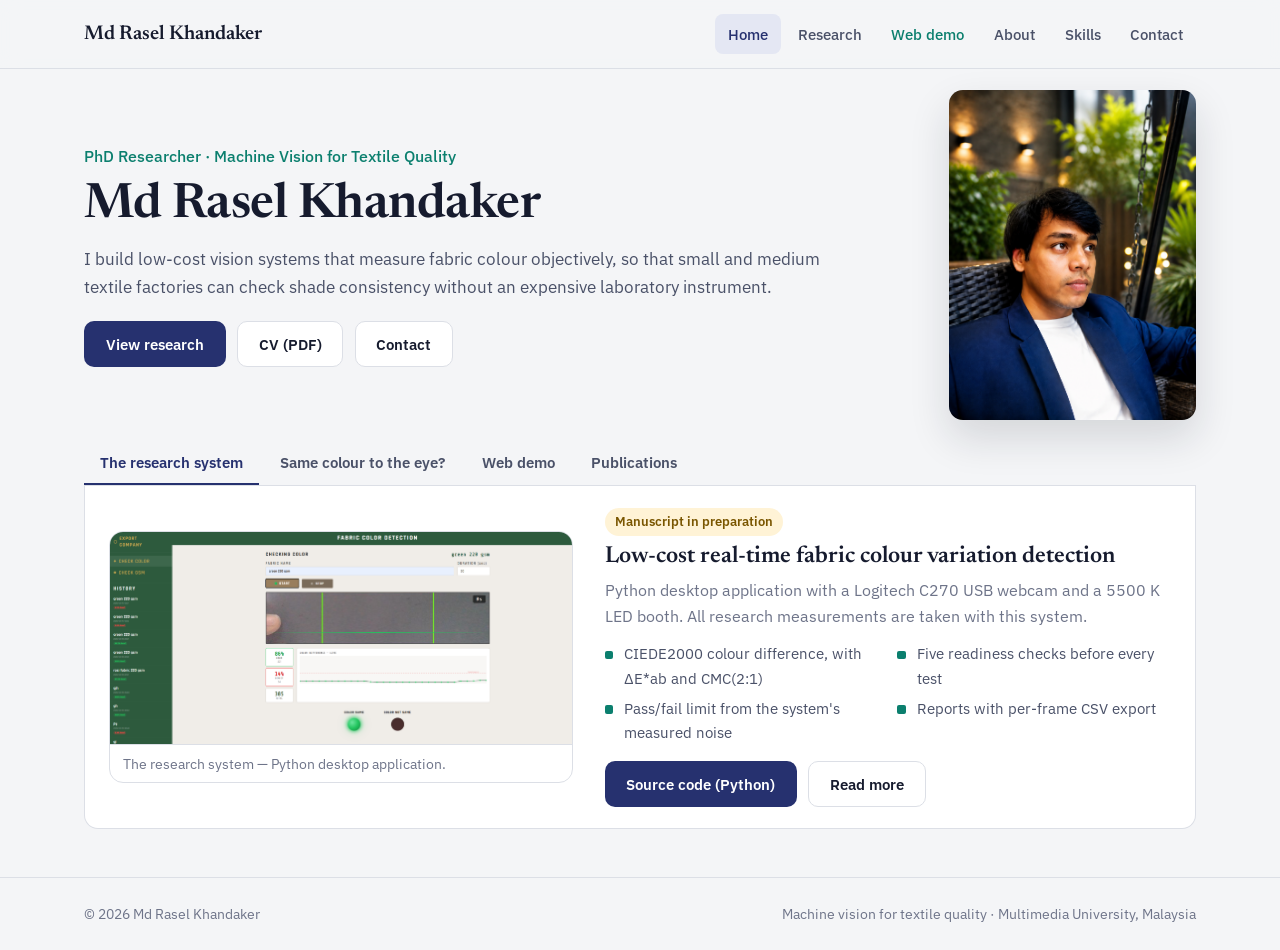
==== commit 25bd03bc: "ok" ====
--- a/index.html
+++ b/index.html
@@ -6,7 +6,7 @@
   <title>Md Rasel Khandaker — Machine Vision for Textile Quality</title>
   <meta name="description" content="Md Rasel Khandaker, PhD researcher at Multimedia University, builds low-cost machine vision systems for fabric colour inspection.">
   <link rel="icon" type="image/png" href="favicon.png">
-  <link rel="stylesheet" href="style.css?v=4">
+  <link rel="stylesheet" href="style.css?v=5">
 </head>
 <body>
 <header class="nav">
@@ -18,39 +18,96 @@
 </header>
 <main>
 
-<section class="hero hero-compact">
-  <div class="wrap hero-grid">
-    <div>
+<section class="home">
+  <div class="wrap home-top">
+    <div class="home-intro">
       <p class="hero-role">PhD Researcher · Machine Vision for Textile Quality</p>
       <h1>Md Rasel Khandaker</h1>
       <p class="lead">I build low-cost vision systems that measure fabric colour objectively, so that small and medium textile factories can check shade consistency without an expensive laboratory instrument.</p>
       <div class="btns">
-        <a class="btn btn-teal" href="research.html#system">See the research system</a>
         <a class="btn btn-primary" href="research.html">View research</a>
         <a class="btn btn-ghost" href="cvw.pdf" target="_blank" rel="noopener">CV (PDF)</a>
+        <a class="btn btn-ghost" href="contact.html">Contact</a>
       </div>
     </div>
     <div class="portrait"><img src="rasel.jpg" alt="Portrait of Md Rasel Khandaker" width="780" height="1040"></div>
   </div>
-  <div class="wrap quick">
-    <a class="quick-card" href="research.html#system">
-      <span class="tag progress">Manuscript in preparation</span>
-      <strong>The research system</strong>
-      <span>Python desktop application · Logitech C270 webcam · 5500 K LED booth</span>
-      <em>See the system →</em>
-    </a>
-    <a class="quick-card" href="demo.html">
-      <span class="tag done">Runs in your browser</span>
-      <strong>Try the web demo</strong>
-      <span>The same CIEDE2000 method with your own camera — indicative only</span>
-      <em>Open the demo →</em>
-    </a>
-    <a class="quick-card" href="research.html#publications">
-      <span class="tag">2 papers</span>
-      <strong>Publications</strong>
-      <span>ICTIM 2026 (presented) · IEEE manuscript in preparation</span>
-      <em>View publications →</em>
-    </a>
+
+  <div class="wrap home-tabs">
+    <div class="tabs" role="tablist" aria-label="Highlights">
+      <button role="tab" id="t-system" aria-controls="p-system" aria-selected="true">The research system</button>
+      <button role="tab" id="t-colour" aria-controls="p-colour" aria-selected="false" tabindex="-1">Same colour to the eye?</button>
+      <button role="tab" id="t-demo" aria-controls="p-demo" aria-selected="false" tabindex="-1">Web demo</button>
+      <button role="tab" id="t-pubs" aria-controls="p-pubs" aria-selected="false" tabindex="-1">Publications</button>
+    </div>
+
+    <div class="tab-panel" role="tabpanel" id="p-system" aria-labelledby="t-system">
+      <div class="panel-split">
+        <figure class="shot video-slot">
+          <img src="demo.png" alt="The research system: Python desktop application">
+          <figcaption>The research system — Python desktop application.</figcaption>
+        </figure>
+        <div>
+          <span class="tag progress">Manuscript in preparation</span>
+          <h2>Low-cost real-time fabric colour variation detection</h2>
+          <p class="muted">Python desktop application with a Logitech C270 USB webcam and a 5500 K LED booth. All research measurements are taken with this system.</p>
+          <ul class="ticks">
+            <li>CIEDE2000 colour difference, with ΔE*ab and CMC(2:1)</li>
+            <li>Five readiness checks before every test</li>
+            <li>Pass/fail limit from the system's measured noise</li>
+            <li>Reports with per-frame CSV export</li>
+          </ul>
+          <div class="btns">
+            <a class="btn btn-primary" href="https://github.com/mdraselkhandaker20-png/fabric-color-detection-new" target="_blank" rel="noopener">Source code (Python)</a>
+            <a class="btn btn-ghost" href="research.html#system">Read more</a>
+          </div>
+        </div>
+      </div>
+    </div>
+
+    <div class="tab-panel" role="tabpanel" id="p-colour" aria-labelledby="t-colour" hidden>
+      <p class="panel-lead">Five dyed samples beside their reference. Side by side they look alike, but at a CIEDE2000 limit of 2.0 two of them fail. The system makes that call from a webcam image in real time.</p>
+      <div class="swatches">
+        <div class="swatch swatch-ref"><div class="swatch-chip" style="background:#2E3A6B" role="img" aria-label="Reference colour #2E3A6B"></div><div class="swatch-meta"><span>Reference</span><span class="muted">—</span></div></div>
+        <div class="swatch"><div class="swatch-chip" style="background:#2F3B6C" role="img" aria-label="Sample 1 colour #2F3B6C"></div><div class="swatch-meta"><span class="de">ΔE00 0.32</span><span class="verdict pass">Same</span></div></div>
+        <div class="swatch"><div class="swatch-chip" style="background:#303C6E" role="img" aria-label="Sample 2 colour #303C6E"></div><div class="swatch-meta"><span class="de">ΔE00 0.71</span><span class="verdict pass">Same</span></div></div>
+        <div class="swatch"><div class="swatch-chip" style="background:#2C3867" role="img" aria-label="Sample 3 colour #2C3867"></div><div class="swatch-meta"><span class="de">ΔE00 0.82</span><span class="verdict pass">Same</span></div></div>
+        <div class="swatch"><div class="swatch-chip" style="background:#34416F" role="img" aria-label="Sample 4 colour #34416F"></div><div class="swatch-meta"><span class="de">ΔE00 2.25</span><span class="verdict fail">Different</span></div></div>
+        <div class="swatch"><div class="swatch-chip" style="background:#3A4679" role="img" aria-label="Sample 5 colour #3A4679"></div><div class="swatch-meta"><span class="de">ΔE00 4.01</span><span class="verdict fail">Different</span></div></div>
+      </div>
+      <p class="swatch-note">Colour differences computed with CIEDE2000 from the sRGB values shown; limit ΔE00 = 2.0.</p>
+    </div>
+
+    <div class="tab-panel" role="tabpanel" id="p-demo" aria-labelledby="t-demo" hidden>
+      <div class="panel-split demo-split">
+        <div>
+          <h2>Try the method yourself</h2>
+          <p class="muted">A simplified browser version of the same method. It uses your own camera and room light, so results are indicative only — not measurements. Research measurements are made with the Python desktop system.</p>
+          <div class="btns"><a class="btn btn-teal" href="demo.html">Open the web demo</a></div>
+        </div>
+        <ol class="mini-steps">
+          <li>Press <b>Start camera</b> and allow camera access.</li>
+          <li>Hold one plain-coloured fabric so it fills the green box.</li>
+          <li>Type a fabric name and press <b>Start</b>.</li>
+          <li>Bring in a different shade and watch the graph turn red.</li>
+        </ol>
+      </div>
+    </div>
+
+    <div class="tab-panel" role="tabpanel" id="p-pubs" aria-labelledby="t-pubs" hidden>
+      <ul class="pubs">
+        <li class="pub">
+          <span class="pub-title">Adoption of IoT-Enabled Quality Monitoring System in a Smart Factory</span>
+          <span class="pub-venue">M. R. Khandaker and S. P. A/P Thiagarajah · 6th International Conference on Technology and Innovation Management (ICTIM 2026), Multimedia University, Malaysia</span>
+          <span class="tag done">Presented</span>
+        </li>
+        <li class="pub">
+          <span class="pub-title">A Low-Cost Machine Vision System for Real-Time Fabric Colour Variation Detection</span>
+          <span class="pub-venue">M. R. Khandaker and S. P. A/P Thiagarajah · targeting an IEEE venue</span>
+          <span class="tag progress">In preparation</span>
+        </li>
+      </ul>
+    </div>
   </div>
 </section>
 
@@ -61,6 +118,6 @@
     <span>Machine vision for textile quality · Multimedia University, Malaysia</span>
   </div>
 </footer>
-<script src="site.js?v=4"></script>
+<script src="site.js?v=5"></script>
 </body>
 </html>
--- a/style.css
+++ b/style.css
@@ -332,4 +332,61 @@
   .hero-compact .lead { margin-bottom: 1.4rem; }
 }
 @media (max-width: 900px) { .quick { grid-template-columns: 1fr; } }
-@media (prefers-reduced-motion: reduce) { .quick-card { transition: none; } .quick-card:hover { transform: none; } }+@media (prefers-reduced-motion: reduce) { .quick-card { transition: none; } .quick-card:hover { transform: none; } }
+
+/* ─── Home: one screen with tabs ─── */
+.home { padding: 1.3rem 0 1rem; }
+.home-top { display: grid; grid-template-columns: 1fr auto; gap: 3rem; align-items: center; }
+.home-intro h1 { font-size: clamp(2.2rem, 3.8vw, 3.3rem); margin-bottom: 0.7rem; }
+.home-intro .hero-role { margin-bottom: 0.5rem; }
+.home-intro .lead { margin-bottom: 1.2rem; font-size: 1.08rem; }
+.home-top .portrait { height: clamp(210px, calc(100vh - 540px), 330px); width: auto; aspect-ratio: 3 / 4; }
+.home-tabs { margin-top: 1.3rem; }
+.tabs { display: flex; gap: 0.3rem; border-bottom: 1px solid var(--line); overflow-x: auto; }
+.tabs button {
+  font: 600 0.95rem var(--sans); color: var(--ink-2); background: none; border: 0;
+  padding: 0.7rem 1rem; border-bottom: 3px solid transparent; margin-bottom: -1px; cursor: pointer; white-space: nowrap;
+}
+.tabs button:hover { color: var(--ink); }
+.tabs button[aria-selected="true"] { color: var(--indigo); border-bottom-color: var(--indigo); }
+.tab-panel { background: var(--surface); border: 1px solid var(--line); border-top: 0; border-radius: 0 0 var(--radius) var(--radius); padding: 1.3rem 1.5rem; }
+.tab-panel h2 { font-size: 1.45rem; margin: 0.5rem 0 0.4rem; }
+.panel-split { display: grid; grid-template-columns: minmax(0, 0.9fr) minmax(0, 1.1fr); gap: 2rem; align-items: center; }
+.panel-split .shot { box-shadow: none; }
+.panel-split .shot img { max-height: calc(100vh - 560px); min-height: 150px; width: 100%; object-fit: cover; object-position: top left; }
+.panel-split .shot figcaption { padding: 0.45rem 0.8rem; }
+.ticks { list-style: none; display: grid; grid-template-columns: 1fr 1fr; gap: 0.35rem 1.2rem; margin: 0.8rem 0 1rem; }
+.ticks li { position: relative; padding-left: 1.2rem; font-size: 0.92rem; color: var(--ink-2); }
+.ticks li::before { content: ''; position: absolute; left: 0; top: 0.55em; width: 0.55rem; height: 0.55rem; border-radius: 2px; background: var(--teal); }
+.panel-lead { color: var(--ink-2); margin-bottom: 1rem; max-width: 48em; }
+.tab-panel .swatch-chip { aspect-ratio: 16 / 9; }
+.demo-split { align-items: start; }
+.mini-steps { margin: 0; padding-left: 1.3rem; color: var(--ink-2); display: grid; gap: 0.45rem; }
+.tab-panel .pubs { margin-top: 0; }
+@media (max-width: 900px) {
+  .home-top, .panel-split { grid-template-columns: 1fr; }
+  .home-top .portrait { height: auto; width: 100%; max-width: 320px; }
+  .panel-split .shot img { max-height: none; }
+  .ticks { grid-template-columns: 1fr; }
+}
+.home-intro .lead { max-width: 44em; }
+/* shorter laptop screens: tighten everything so the page still fits */
+@media (min-width: 901px) and (max-height: 800px) {
+  .home { padding: 0.6rem 0 0.6rem; }
+  .home-intro h1 { font-size: 2.3rem; margin-bottom: 0.35rem; }
+  .home-intro .hero-role { margin-bottom: 0.2rem; font-size: 0.95rem; }
+  .home-intro .lead { font-size: 1rem; line-height: 1.55; margin-bottom: 0.8rem; }
+  .home-intro .btn, .tab-panel .btn { padding: 0.55rem 1rem; font-size: 0.9rem; }
+  .home-top .portrait { height: clamp(180px, calc(100vh - 480px), 280px); }
+  .home-tabs { margin-top: 0.7rem; }
+  .tabs button { padding: 0.5rem 0.9rem; font-size: 0.9rem; }
+  .tab-panel { padding: 0.9rem 1.2rem; }
+  .tab-panel h2 { font-size: 1.2rem; margin: 0.3rem 0 0.25rem; }
+  .tab-panel .muted, .panel-lead { font-size: 0.9rem; line-height: 1.5; }
+  .ticks { margin: 0.45rem 0 0.7rem; gap: 0.2rem 1rem; }
+  .ticks li { font-size: 0.86rem; }
+  .panel-split .shot img { max-height: calc(100vh - 470px); min-height: 120px; }
+  .panel-split .shot figcaption { display: none; }
+  .tab-panel .pub { padding: 0.8rem 1.1rem; }
+  .tab-panel .pub-title { font-size: 1.05rem; }
+}
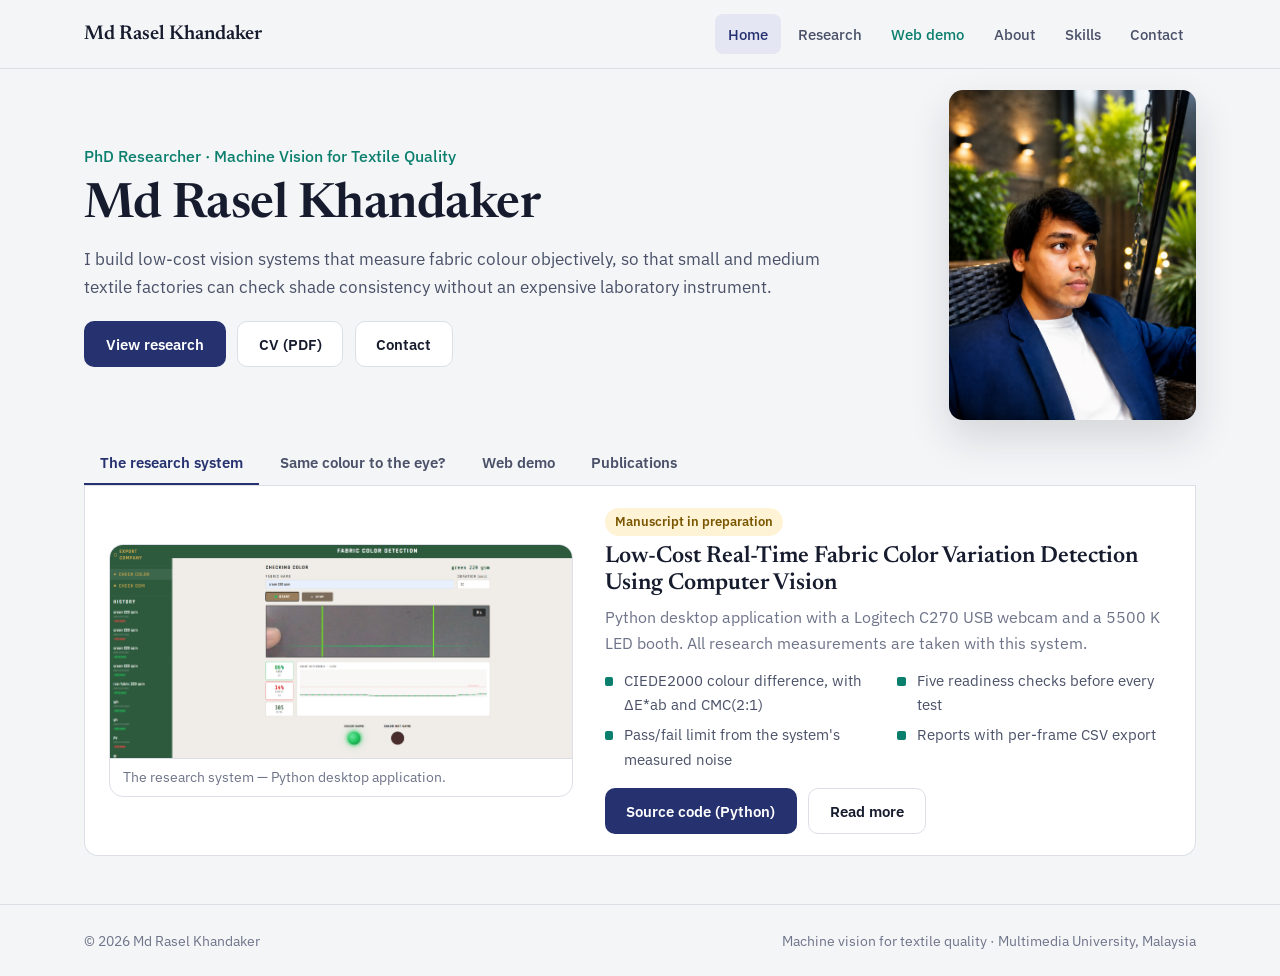
==== commit 3081d13a: "ok" ====
--- a/index.html
+++ b/index.html
@@ -49,7 +49,7 @@
         </figure>
         <div>
           <span class="tag progress">Manuscript in preparation</span>
-          <h2>Low-cost real-time fabric colour variation detection</h2>
+          <h2>Low-Cost Real-Time Fabric Color Variation Detection Using Computer Vision</h2>
           <p class="muted">Python desktop application with a Logitech C270 USB webcam and a 5500 K LED booth. All research measurements are taken with this system.</p>
           <ul class="ticks">
             <li>CIEDE2000 colour difference, with ΔE*ab and CMC(2:1)</li>
@@ -102,7 +102,7 @@
           <span class="tag done">Presented</span>
         </li>
         <li class="pub">
-          <span class="pub-title">A Low-Cost Machine Vision System for Real-Time Fabric Colour Variation Detection</span>
+          <span class="pub-title">Low-Cost Real-Time Fabric Color Variation Detection Using Computer Vision</span>
           <span class="pub-venue">M. R. Khandaker and S. P. A/P Thiagarajah · targeting an IEEE venue</span>
           <span class="tag progress">In preparation</span>
         </li>
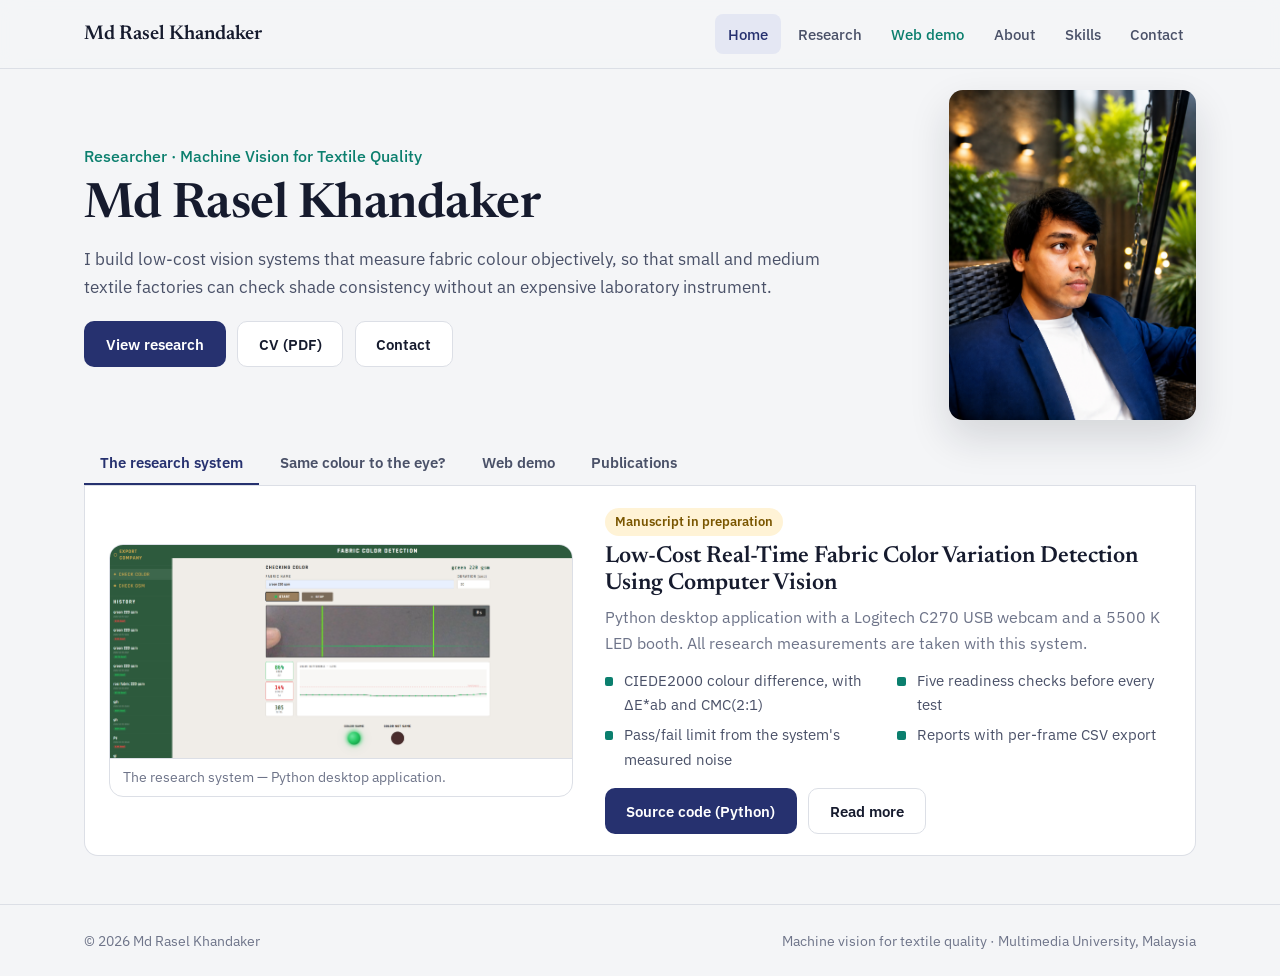
==== commit b702d726: "ok" ====
--- a/index.html
+++ b/index.html
@@ -4,9 +4,9 @@
   <meta charset="UTF-8">
   <meta name="viewport" content="width=device-width, initial-scale=1.0">
   <title>Md Rasel Khandaker — Machine Vision for Textile Quality</title>
-  <meta name="description" content="Md Rasel Khandaker, PhD researcher at Multimedia University, builds low-cost machine vision systems for fabric colour inspection.">
+  <meta name="description" content="Md Rasel Khandaker, researcher in machine vision for textile quality, builds low-cost machine vision systems for fabric colour inspection.">
   <link rel="icon" type="image/png" href="favicon.png">
-  <link rel="stylesheet" href="style.css?v=5">
+  <link rel="stylesheet" href="style.css?v=6">
 </head>
 <body>
 <header class="nav">
@@ -21,7 +21,7 @@
 <section class="home">
   <div class="wrap home-top">
     <div class="home-intro">
-      <p class="hero-role">PhD Researcher · Machine Vision for Textile Quality</p>
+      <p class="hero-role">Researcher · Machine Vision for Textile Quality</p>
       <h1>Md Rasel Khandaker</h1>
       <p class="lead">I build low-cost vision systems that measure fabric colour objectively, so that small and medium textile factories can check shade consistency without an expensive laboratory instrument.</p>
       <div class="btns">
@@ -58,7 +58,7 @@
             <li>Reports with per-frame CSV export</li>
           </ul>
           <div class="btns">
-            <a class="btn btn-primary" href="https://github.com/mdraselkhandaker20-png/fabric-color-detection-new" target="_blank" rel="noopener">Source code (Python)</a>
+            <a class="btn btn-primary" href="https://github.com/mdraselkhandaker20-png/FABRIC-COLOR-VARIATION-DETECTION" target="_blank" rel="noopener">Source code (Python)</a>
             <a class="btn btn-ghost" href="research.html#system">Read more</a>
           </div>
         </div>
@@ -103,7 +103,7 @@
         </li>
         <li class="pub">
           <span class="pub-title">Low-Cost Real-Time Fabric Color Variation Detection Using Computer Vision</span>
-          <span class="pub-venue">M. R. Khandaker and S. P. A/P Thiagarajah · targeting an IEEE venue</span>
+          <span class="pub-venue">M. R. Khandaker · targeting an IEEE venue</span>
           <span class="tag progress">In preparation</span>
         </li>
       </ul>
@@ -118,6 +118,6 @@
     <span>Machine vision for textile quality · Multimedia University, Malaysia</span>
   </div>
 </footer>
-<script src="site.js?v=5"></script>
+<script src="site.js?v=6"></script>
 </body>
 </html>
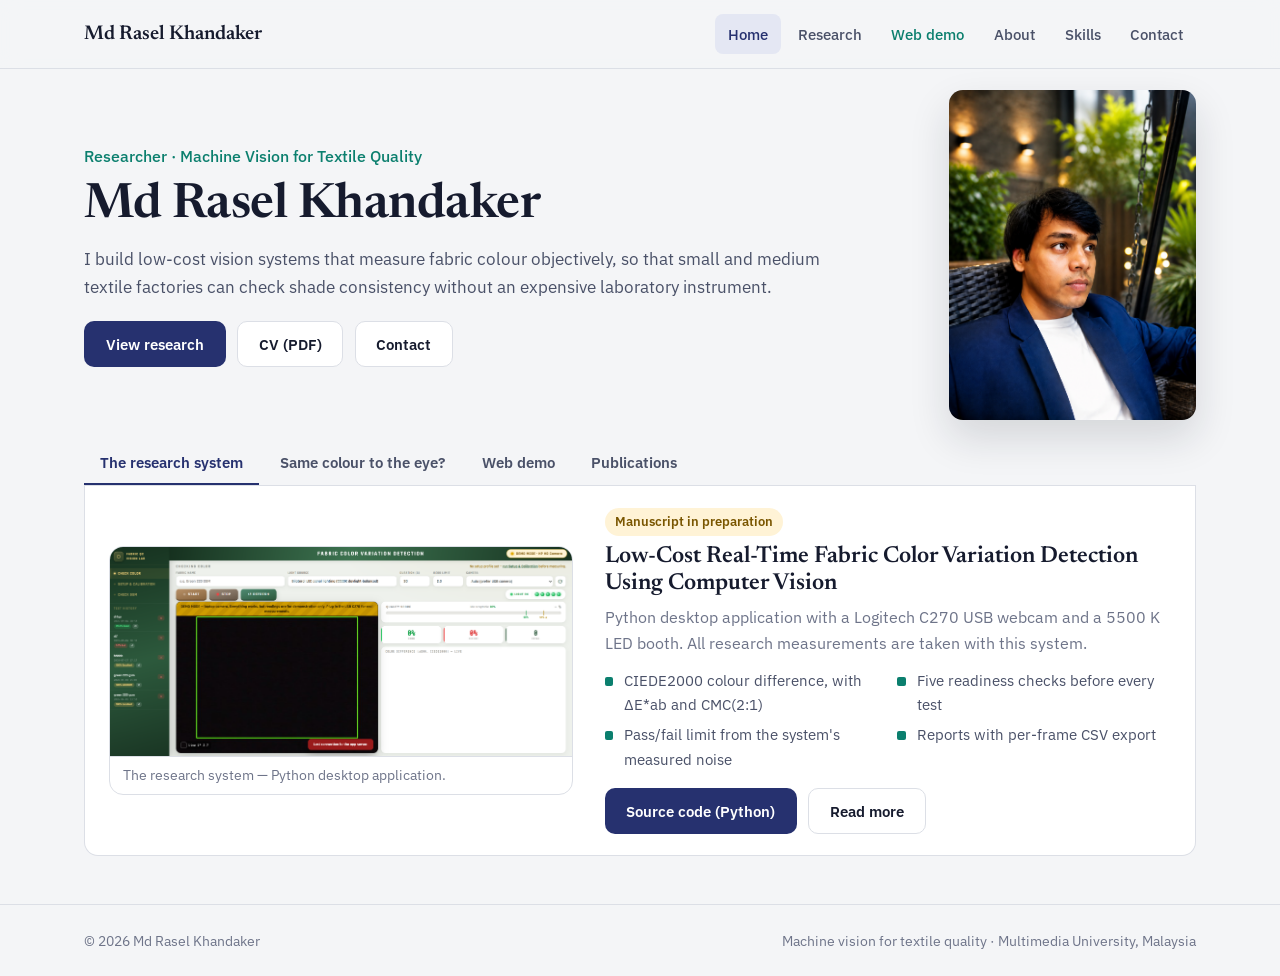
==== commit 7fc53131: "ok" ====
--- a/index.html
+++ b/index.html
@@ -44,7 +44,7 @@
     <div class="tab-panel" role="tabpanel" id="p-system" aria-labelledby="t-system">
       <div class="panel-split">
         <figure class="shot video-slot">
-          <img src="demo.png" alt="The research system: Python desktop application">
+          <img src="demo.png?v=2" alt="The research system: Python desktop application">
           <figcaption>The research system — Python desktop application.</figcaption>
         </figure>
         <div>
